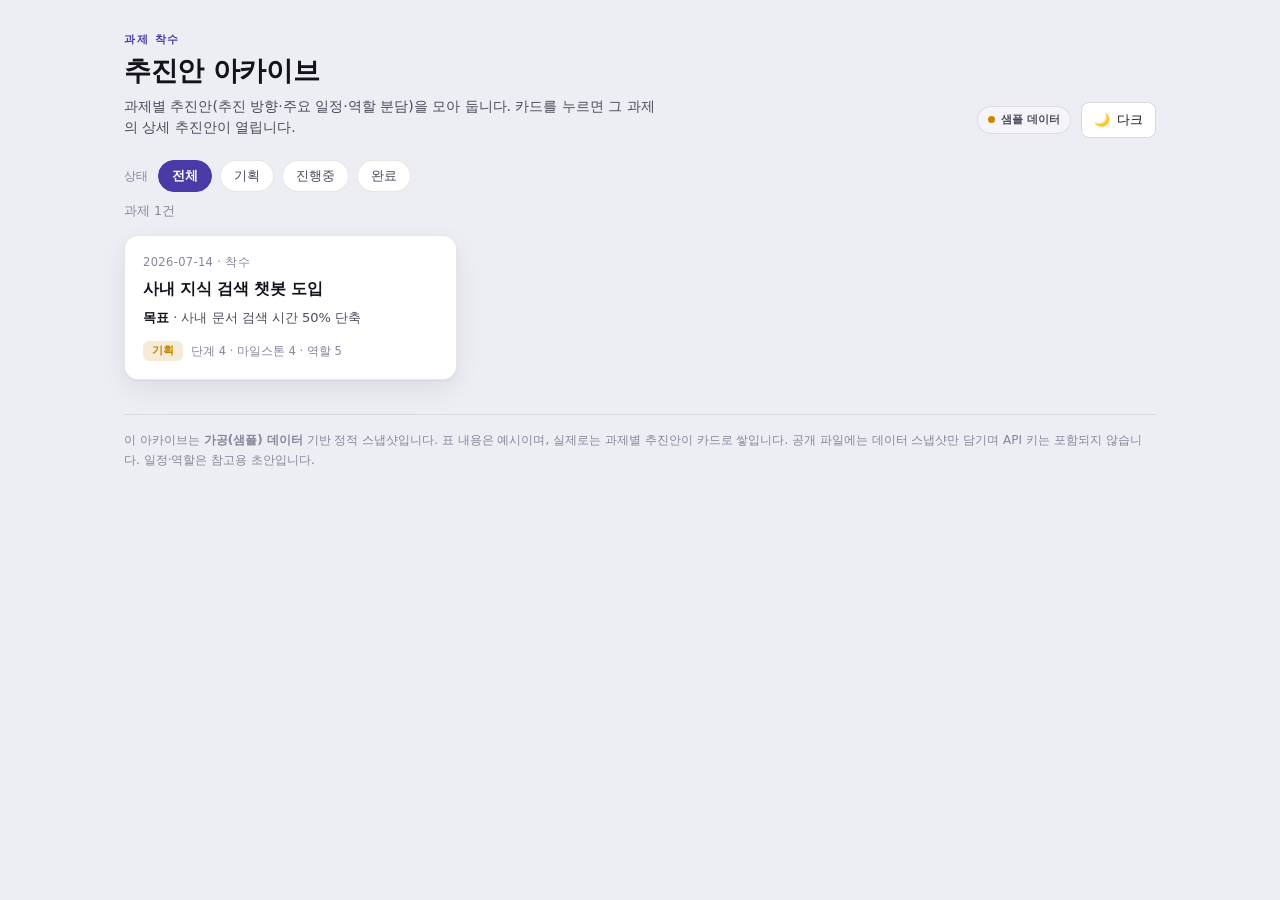
==== index.html @ 0c8bd7bb "Deploy project kickoff plans archive" ====
<!doctype html>
<html lang="ko">
<head>
  <meta charset="utf-8">
  <meta name="viewport" content="width=device-width, initial-scale=1">
  <title>과제 추진안 아카이브</title>
  <link rel="icon" href="data:image/svg+xml,<svg xmlns='http://www.w3.org/2000/svg' viewBox='0 0 16 16'><text y='14' font-size='14'>🗂️</text></svg>">
  <link rel="stylesheet" href="style.css">
</head>
<body>
  <div class="wrap">
    <header class="top">
      <div>
        <p class="eyebrow">과제 착수</p>
        <h1>추진안 아카이브</h1>
        <p class="lede">과제별 추진안(추진 방향·주요 일정·역할 분담)을 모아 둡니다. 카드를 누르면 그 과제의 상세 추진안이 열립니다.</p>
      </div>
      <div class="head-right">
        <span class="sample-pill">샘플 데이터</span>
        <button class="btn" id="themeBtn" aria-label="테마 전환"><span id="themeIcon">🌙</span><span id="themeTxt">다크</span></button>
      </div>
    </header>

    <div class="filters" role="group" aria-label="상태 필터">
      <span class="flabel">상태</span>
      <button class="fchip" data-st="all" aria-pressed="true">전체</button>
      <button class="fchip" data-st="plan" aria-pressed="false">기획</button>
      <button class="fchip" data-st="doing" aria-pressed="false">진행중</button>
      <button class="fchip" data-st="done" aria-pressed="false">완료</button>
    </div>

    <p class="count" id="count">과제 1건</p>

    <div class="cards" id="cards">
      <a class="plan" href="plans/chatbot.html" data-st="plan">
        <div class="pd">2026-07-14 · 착수</div>
        <div class="pt">사내 지식 검색 챗봇 도입</div>
        <div class="pg"><b>목표</b> · 사내 문서 검색 시간 50% 단축</div>
        <div class="pmeta">
          <span class="status st-plan">기획</span>
          <span class="metric">단계 4 · 마일스톤 4 · 역할 5</span>
        </div>
      </a>
    </div>
    <p class="empty-note" id="emptyNote" style="display:none">해당 상태의 과제가 없습니다.</p>

    <footer class="note">
      이 아카이브는 <strong>가공(샘플) 데이터</strong> 기반 정적 스냅샷입니다. 표 내용은 예시이며, 실제로는 과제별 추진안이 카드로 쌓입니다.
      공개 파일에는 데이터 스냅샷만 담기며 API 키는 포함되지 않습니다. 일정·역할은 참고용 초안입니다.
    </footer>
  </div>

  <script>
    var root=document.documentElement, b=document.getElementById('themeBtn'),
        ic=document.getElementById('themeIcon'), tx=document.getElementById('themeTxt');
    function dark(){var t=root.getAttribute('data-theme');return t?t==='dark':matchMedia('(prefers-color-scheme: dark)').matches;}
    function sync(){var d=dark();ic.textContent=d?'☀️':'🌙';tx.textContent=d?'라이트':'다크';}
    b.addEventListener('click',function(){root.setAttribute('data-theme',dark()?'light':'dark');sync();}); sync();

    var cards=[].slice.call(document.querySelectorAll('#cards .plan'));
    var countEl=document.getElementById('count'), emptyNote=document.getElementById('emptyNote');
    document.querySelectorAll('.fchip').forEach(function(chip){
      chip.addEventListener('click',function(){
        document.querySelectorAll('.fchip').forEach(function(c){c.setAttribute('aria-pressed','false');});
        chip.setAttribute('aria-pressed','true');
        var st=chip.getAttribute('data-st'), shown=0;
        cards.forEach(function(card){
          var match = st==='all' || card.getAttribute('data-st')===st;
          card.classList.toggle('hidden', !match); if(match) shown++;
        });
        countEl.textContent='과제 '+shown+'건';
        emptyNote.style.display = shown===0 ? 'block' : 'none';
      });
    });
  </script>
</body>
</html>
---- style.css ----
:root {
  --page:#edeef4; --surface:#ffffff; --surface-2:#f4f4f9;
  --text-1:#14131c; --text-2:#4c4a5c; --muted:#87859a;
  --border:rgba(20,19,28,0.10); --border-strong:rgba(20,19,28,0.16);
  --shadow:0 1px 2px rgba(20,19,28,0.05),0 10px 28px rgba(20,19,28,0.07);
  --accent:#4a3aa7; --accent-soft:rgba(74,58,167,0.10);
  --good:#0ca30c; --warn:#c98500; --info:#2a78d6;
  --th-bg:#f0eff7;
}
@media (prefers-color-scheme: dark) {
  :root {
    --page:#0c0b12; --surface:#17161f; --surface-2:#1e1d29;
    --text-1:#f4f3fa; --text-2:#bcbacb; --muted:#807e93;
    --border:rgba(255,255,255,0.10); --border-strong:rgba(255,255,255,0.17);
    --shadow:0 1px 2px rgba(0,0,0,0.45),0 12px 32px rgba(0,0,0,0.4);
    --accent:#9085e9; --accent-soft:rgba(144,133,233,0.16);
    --good:#0ca30c; --warn:#e0a020; --info:#3987e5;
    --th-bg:#211f2e;
  }
}
:root[data-theme="light"]{--page:#edeef4;--surface:#ffffff;--surface-2:#f4f4f9;--text-1:#14131c;--text-2:#4c4a5c;--muted:#87859a;--border:rgba(20,19,28,0.10);--border-strong:rgba(20,19,28,0.16);--shadow:0 1px 2px rgba(20,19,28,0.05),0 10px 28px rgba(20,19,28,0.07);--accent:#4a3aa7;--accent-soft:rgba(74,58,167,0.10);--good:#0ca30c;--warn:#c98500;--info:#2a78d6;--th-bg:#f0eff7;}
:root[data-theme="dark"]{--page:#0c0b12;--surface:#17161f;--surface-2:#1e1d29;--text-1:#f4f3fa;--text-2:#bcbacb;--muted:#807e93;--border:rgba(255,255,255,0.10);--border-strong:rgba(255,255,255,0.17);--shadow:0 1px 2px rgba(0,0,0,0.45),0 12px 32px rgba(0,0,0,0.4);--accent:#9085e9;--accent-soft:rgba(144,133,233,0.16);--good:#0ca30c;--warn:#e0a020;--info:#3987e5;--th-bg:#211f2e;}

* { box-sizing:border-box; }
body { margin:0; background:var(--page); color:var(--text-1);
  font-family:system-ui,-apple-system,"Segoe UI",Roboto,"Apple SD Gothic Neo","Malgun Gothic",sans-serif;
  line-height:1.5; -webkit-font-smoothing:antialiased; }
a { color:var(--accent); }
.wrap { max-width:1080px; margin:0 auto; padding:32px 24px 64px; }
.wrap.narrow { max-width:820px; }

header.top { display:flex; align-items:flex-end; justify-content:space-between; gap:20px; flex-wrap:wrap; margin-bottom:6px; }
.eyebrow { font-size:11px; font-weight:700; letter-spacing:.15em; text-transform:uppercase; color:var(--accent); margin:0 0 6px; }
h1 { font-size:27px; line-height:1.15; margin:0; letter-spacing:-.015em; text-wrap:balance; }
.lede { font-size:14px; color:var(--text-2); margin:10px 0 0; max-width:60ch; }
.head-right { display:flex; align-items:center; gap:10px; }
.sample-pill { display:inline-flex; align-items:center; gap:6px; font-size:11px; font-weight:600; color:var(--text-2);
  background:var(--surface-2); border:1px solid var(--border); padding:5px 10px; border-radius:999px; }
.sample-pill::before { content:""; width:7px; height:7px; border-radius:50%; background:var(--warn); }
.btn { font:inherit; font-size:13px; color:var(--text-1); background:var(--surface); border:1px solid var(--border-strong);
  border-radius:8px; padding:7px 12px; cursor:pointer; display:inline-flex; align-items:center; gap:7px; }
.btn:hover { background:var(--surface-2); }
.btn:focus-visible { outline:2px solid var(--accent); outline-offset:2px; }

.filters { display:flex; align-items:center; gap:8px; flex-wrap:wrap; margin:22px 0 10px; }
.filters .flabel { font-size:12px; color:var(--muted); margin-right:2px; }
.fchip { font:inherit; font-size:12.5px; color:var(--text-2); background:var(--surface); border:1px solid var(--border);
  border-radius:999px; padding:6px 13px; cursor:pointer; }
.fchip[aria-pressed="true"] { background:var(--accent); border-color:var(--accent); color:#fff; font-weight:600; }
.fchip:focus-visible { outline:2px solid var(--accent); outline-offset:2px; }
.count { font-size:12.5px; color:var(--muted); margin:0 0 14px; font-variant-numeric:tabular-nums; }

.cards { display:grid; grid-template-columns:repeat(3,1fr); gap:16px; }
.plan { display:flex; flex-direction:column; background:var(--surface); border:1px solid var(--border); border-radius:14px;
  padding:18px; text-decoration:none; color:inherit; box-shadow:var(--shadow); transition:transform .12s, border-color .12s; }
.plan:hover { transform:translateY(-3px); border-color:var(--border-strong); }
.plan:focus-visible { outline:2px solid var(--accent); outline-offset:2px; }
.plan .pd { font-size:11.5px; color:var(--muted); font-variant-numeric:tabular-nums; letter-spacing:.03em; }
.plan .pt { font-size:15.5px; font-weight:650; margin:8px 0 8px; line-height:1.32; letter-spacing:-.01em; }
.plan .pg { font-size:13px; color:var(--text-2); line-height:1.55; flex:1;
  display:-webkit-box; -webkit-line-clamp:3; -webkit-box-orient:vertical; overflow:hidden; }
.plan .pg b { color:var(--text-1); font-weight:600; }
.pmeta { display:flex; gap:8px; align-items:center; flex-wrap:wrap; margin-top:13px; }
.status { font-size:11px; font-weight:700; padding:2px 9px; border-radius:6px; }
.st-plan { color:var(--warn); background:color-mix(in srgb,var(--warn) 16%,transparent); }
.st-doing { color:var(--info); background:color-mix(in srgb,var(--info) 16%,transparent); }
.st-done { color:var(--good); background:color-mix(in srgb,var(--good) 16%,transparent); }
.metric { font-size:11.5px; color:var(--muted); font-variant-numeric:tabular-nums; }
.plan.hidden { display:none; }
.empty-note { font-size:13px; color:var(--muted); padding:14px 2px; }

/* detail */
.back { display:inline-flex; align-items:center; gap:6px; font-size:13px; color:var(--text-2); text-decoration:none; margin-bottom:22px; }
.back:hover { color:var(--accent); }
.meta-date { font-size:12.5px; color:var(--muted); font-variant-numeric:tabular-nums; letter-spacing:.04em; text-transform:uppercase; font-weight:600; }
.detail-title { font-size:26px; line-height:1.2; margin:10px 0 0; letter-spacing:-.015em; text-wrap:balance; }
.goal { background:var(--surface-2); border:1px solid var(--border); border-left:3px solid var(--accent);
  border-radius:10px; padding:14px 16px; margin:18px 0 8px; font-size:14.5px; color:var(--text-1); line-height:1.6; }
.goal b { color:var(--accent); }
.chips { display:flex; gap:6px; flex-wrap:wrap; margin:16px 0 26px; align-items:center; }
.chip-k { font-size:11.5px; color:var(--text-2); background:var(--surface); border:1px solid var(--border); border-radius:999px; padding:3px 11px; }
.assump { background:var(--accent-soft); border:1px solid color-mix(in srgb,var(--accent) 26%,transparent);
  border-radius:10px; padding:12px 14px; margin:0 0 26px; font-size:13px; color:var(--text-1); }
.assump b { color:var(--accent); }
.assump ul { margin:6px 0 0; padding-left:18px; }
.assump li { margin:2px 0; color:var(--text-2); }

.section-h { display:flex; align-items:center; gap:8px; font-size:15px; font-weight:650; margin:26px 0 12px; letter-spacing:-.01em; }
.section-h .tnum { width:22px; height:22px; border-radius:6px; background:var(--accent-soft); color:var(--accent); font-size:12px; font-weight:700; display:grid; place-items:center; }
.tcard { background:var(--surface); border:1px solid var(--border); border-radius:14px; box-shadow:var(--shadow); overflow:hidden; }
.tscroll { overflow-x:auto; }
table { width:100%; border-collapse:collapse; font-size:13.5px; }
thead th { background:var(--th-bg); color:var(--text-2); font-weight:600; font-size:12px; text-align:left; padding:10px 14px; white-space:nowrap; }
tbody td { padding:11px 14px; border-top:1px solid var(--border); vertical-align:top; color:var(--text-1); line-height:1.5; }
tbody td:first-child { font-weight:600; white-space:nowrap; }
footer.note { margin-top:34px; font-size:12px; color:var(--muted); line-height:1.6; border-top:1px solid var(--border); padding-top:16px; }
footer.note code { background:var(--surface-2); padding:1px 5px; border-radius:4px; }

@media (max-width:820px){ .cards { grid-template-columns:1fr; } }
@media (prefers-reduced-motion:reduce){ * { transition:none !important; } }
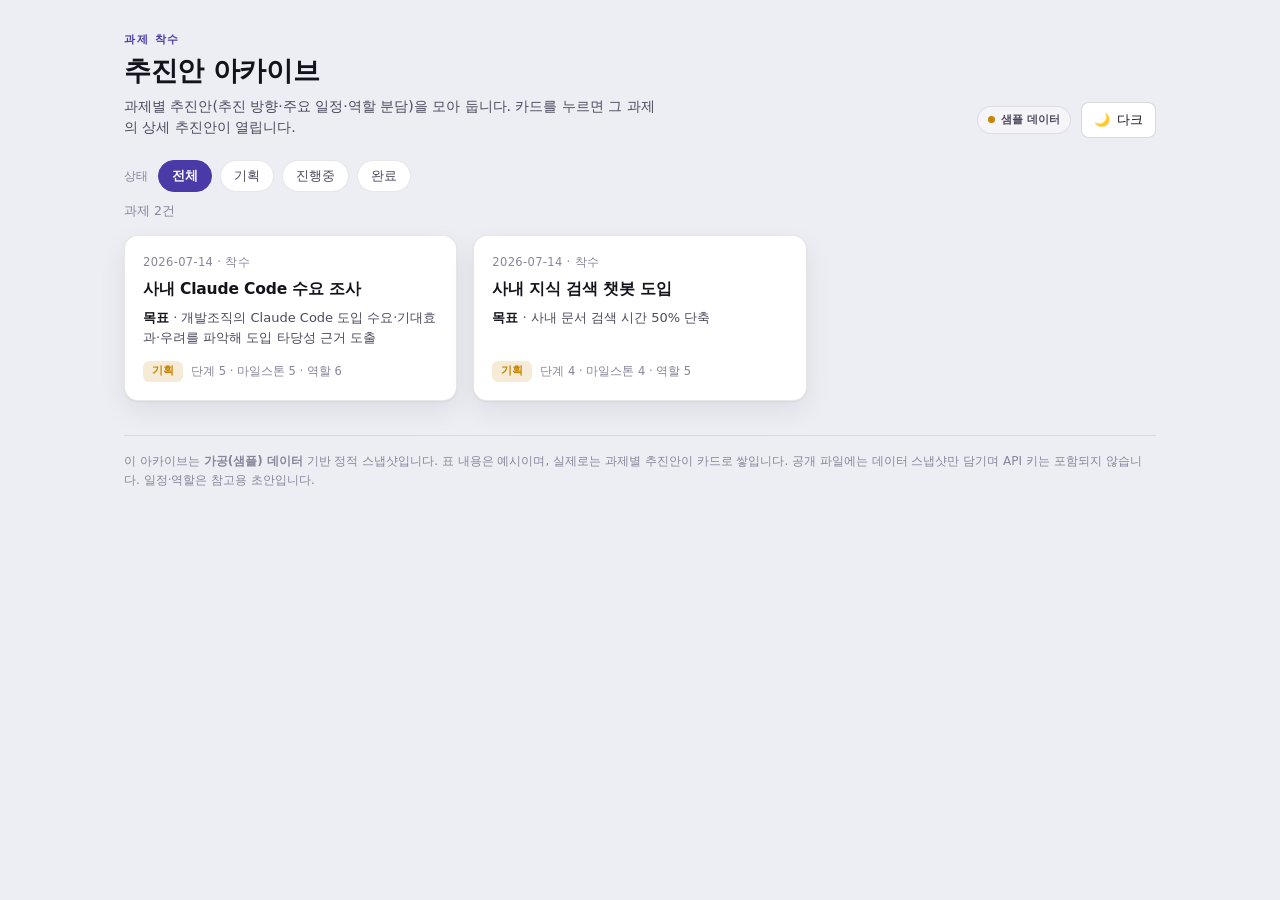
==== commit 67fa5ae9: "Add: 사내 Claude Code 수요 조사 추진안" ====
--- a/index.html
+++ b/index.html
@@ -29,9 +29,19 @@
       <button class="fchip" data-st="done" aria-pressed="false">완료</button>
     </div>
 
-    <p class="count" id="count">과제 1건</p>
+    <p class="count" id="count">과제 2건</p>
 
     <div class="cards" id="cards">
+      <a class="plan" href="plans/claude-code-demand.html" data-st="plan">
+        <div class="pd">2026-07-14 · 착수</div>
+        <div class="pt">사내 Claude Code 수요 조사</div>
+        <div class="pg"><b>목표</b> · 개발조직의 Claude Code 도입 수요·기대효과·우려를 파악해 도입 타당성 근거 도출</div>
+        <div class="pmeta">
+          <span class="status st-plan">기획</span>
+          <span class="metric">단계 5 · 마일스톤 5 · 역할 6</span>
+        </div>
+      </a>
+
       <a class="plan" href="plans/chatbot.html" data-st="plan">
         <div class="pd">2026-07-14 · 착수</div>
         <div class="pt">사내 지식 검색 챗봇 도입</div>
